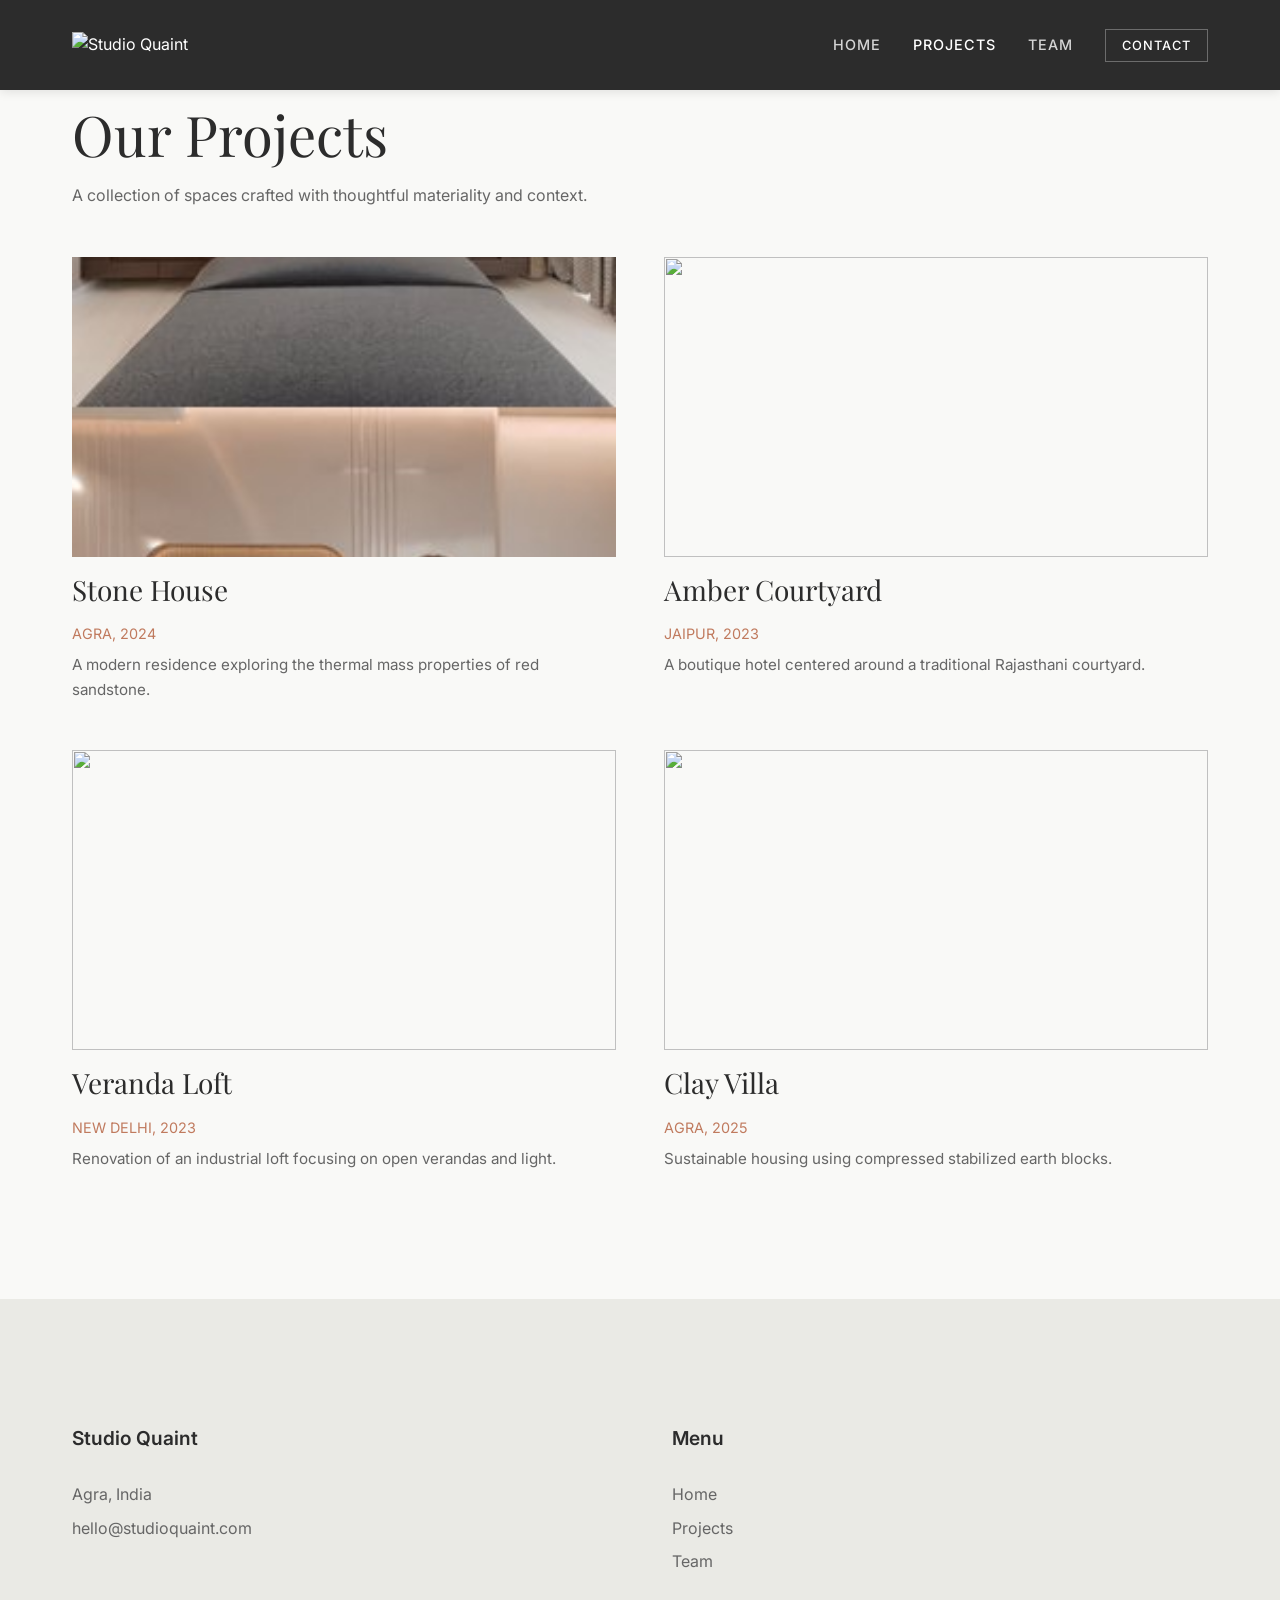
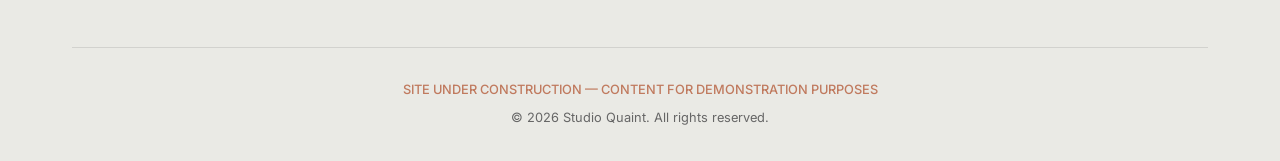
==== project-detail.html @ 789cf69b "Phase 1 MVP: Automated project registry, stabilized 360 viewer." ====
<!DOCTYPE html>
<html lang="en">

<head>
    <meta charset="UTF-8">
    <meta name="viewport" content="width=device-width, initial-scale=1.0">
    <title>Project Detail | Studio Quaint</title>
    <link
        href="https://fonts.googleapis.com/css2?family=Inter:wght@300;400;500&family=Playfair+Display:wght@400;500&display=swap"
        rel="stylesheet">
    <link rel="stylesheet" href="css/style.css">
    <style>
        #pano-container {
            position: fixed;
            top: 0;
            left: 0;
            width: 100%;
            height: 100%;
            z-index: 10;
            opacity: 0;
            visibility: hidden;
            background: #000;
            transition: opacity 0.8s ease;
        }

        #pano-container.active {
            opacity: 1;
            visibility: visible;
        }

        .hero-project {
            height: 100vh;
            display: flex;
            align-items: center;
            justify-content: center;
            color: white;
            text-align: center;
            background-size: cover;
            background-position: center;
            position: relative;
        }

        .hero-project::before {
            content: '';
            position: absolute;
            top: 0;
            left: 0;
            width: 100%;
            height: 100%;
            background: rgba(0, 0, 0, 0.4);
        }

        .project-content {
            position: relative;
            z-index: 5;
            max-width: 800px;
            padding: 2rem;
        }

        .btn-360 {
            margin-top: 2rem;
            cursor: pointer;
            border: 1px solid white;
            padding: 1rem 2rem;
            background: rgba(255, 255, 255, 0.1);
            backdrop-filter: blur(5px);
            color: white;
            font-family: 'Inter', sans-serif;
            text-transform: uppercase;
            letter-spacing: 2px;
            transition: all 0.3s ease;
        }

        .btn-360:hover {
            background: white;
            color: black;
        }

        #close-pano {
            position: fixed;
            top: 2rem;
            right: 2rem;
            z-index: 100;
            color: white;
            font-size: 2rem;
            cursor: pointer;
            background: rgba(0, 0, 0, 0.5);
            width: 50px;
            height: 50px;
            border-radius: 50%;
            display: none;
            align-items: center;
            justify-content: center;
        }
    </style>
</head>

<body>

    <header id="main-header">
        <div class="container">
            <nav>
                <a href="index.html" class="logo-link">
                    <img src="assets/svg/StudioQuaint/OnlyLogo_white.svg" alt="Studio Quaint" class="logo">
                </a>
                <ul class="nav-links">
                    <li><a href="index.html">Home</a></li>
                    <li><a href="projects.html">Projects</a></li>
                </ul>
            </nav>
        </div>
    </header>

    <main id="project-main">
        <section id="hero-section" class="hero-project">
            <div class="project-content">
                <p id="proj-meta" style="font-size: 0.9rem; letter-spacing: 3px; margin-bottom: 1rem;"></p>
                <h1 id="proj-title" style="font-family: 'Playfair Display'; font-size: 4rem; margin-bottom: 1.5rem;">
                    Loading...</h1>
                <p id="proj-desc"
                    style="font-size: 1.1rem; line-height: 1.6; max-width: 600px; margin: 0 auto; opacity: 0.8;"></p>

                <div id="cta-container">
                    <button id="start-360" class="btn-360" style="display: none;">Enter 360 Experience</button>
                    <p id="status-360" style="margin-top: 1rem; font-size: 0.8rem; opacity: 0.6; display: none;">
                        Preparing 360 viewer...</p>
                </div>
            </div>
        </section>
    </main>

    <footer style="padding: 4rem 0 2rem 0; background: #fafafa;">
        <div class="container">
            <div
                style="border-top: 1px solid rgba(0,0,0,0.1); padding-top: 2rem; text-align: center; color: var(--text-light); font-size: 0.8rem;">
                <p style="margin-bottom: 0.5rem; color: var(--accent-color); font-weight: 500;">SITE UNDER CONSTRUCTION
                    — CONTENT FOR DEMONSTRATION PURPOSES</p>
                &copy; 2026 Studio Quaint. All rights reserved.
            </div>
        </div>
    </footer>

    <div id="pano-container"></div>
    <div id="close-pano">&times;</div>

    <!-- Vendor Scripts -->
    <script src="js/vendor/bowser.min.js"></script>
    <script src="js/vendor/screenfull.min.js"></script>
    <script src="js/vendor/marzipano.js"></script>

    <!-- App Logic -->
    <script src="js/PanoManager.js"></script>
    <script>
        document.addEventListener('DOMContentLoaded', async () => {
            const urlParams = new URLSearchParams(window.location.search);
            const projectId = urlParams.get('id');
            const pano = new PanoManager('pano-container');
            let panoInitialized = false;

            if (!projectId) {
                window.location.href = 'projects.html';
                return;
            }

            try {
                // 1. Fetch registry data
                const registryResp = await fetch('assets/projects/registry.json');
                const registry = await registryResp.json();
                const project = registry.find(p => p.id === projectId);

                if (!project) throw new Error("Project not found");

                // 2. Populate UI
                document.getElementById('proj-title').textContent = project.title;
                document.getElementById('proj-desc').textContent = project.description;
                document.getElementById('proj-meta').textContent = `${project.location} · ${project.year}`;
                document.getElementById('hero-section').style.backgroundImage = `url('assets/projects/${projectId}/${project.thumbnail}')`;

                // 3. Early initialization of 360 viewer (Pre-warm)
                if (project.has360) {
                    const statusEl = document.getElementById('status-360');
                    const btnEl = document.getElementById('start-360');

                    statusEl.style.display = 'block';

                    // Fire-and-forget init
                    pano.init(projectId).then(success => {
                        statusEl.style.display = 'none';
                        if (success) {
                            panoInitialized = true;
                            btnEl.style.display = 'inline-block';
                        } else {
                            console.error("360 failed to initialize. Check console for PanoManager errors.");
                        }
                    }).catch(err => {
                        console.error("Critical error during 360 init:", err);
                        statusEl.style.display = 'none';
                    });

                    // Handle button click (Direct User Gesture)
                    btnEl.addEventListener('click', () => {
                        if (!panoInitialized) return;

                        // Immediate Fullscreen (Chrome requires this at top of click)
                        if (window.screenfull && screenfull.enabled) {
                            screenfull.request().catch(e => console.warn("Fullscreen request blocked:", e));
                        }

                        // Show viewer
                        document.getElementById('pano-container').classList.add('active');
                        document.getElementById('close-pano').style.display = 'flex';
                        document.getElementById('main-header').style.display = 'none';
                    });
                }

            } catch (err) {
                console.error("Initialization Failed:", err);
                document.getElementById('proj-title').textContent = "Project Not Found";
            }

            // Close logic
            document.getElementById('close-pano').addEventListener('click', () => {
                document.getElementById('pano-container').classList.remove('active');
                document.getElementById('close-pano').style.display = 'none';
                document.getElementById('main-header').style.display = 'block';
                if (window.screenfull && screenfull.isFullscreen) {
                    screenfull.exit();
                }
            });
        });
    </script>
</body>

</html>
---- css/style.css ----
/* Studio Quaint - Modern Architecture Theme */

:root {
    /* Colors */
    --bg-color: #F9F9F7;
    --text-color: #2C2C2C;
    --text-light: #666666;
    --accent-color: #C07A5E;
    --secondary-bg: #EAEAE5;
    --white: #FFFFFF;

    /* Typography */
    --font-heading: 'Playfair Display', serif;
    --font-body: 'Inter', sans-serif;

    /* Spacing */
    --container-width: 1200px;
    --spacing-sm: 1rem;
    --spacing-md: 2rem;
    --spacing-lg: 4rem;
    --spacing-xl: 8rem;
}

* {
    margin: 0;
    padding: 0;
    box-sizing: border-box;
}

body {
    background-color: var(--bg-color);
    color: var(--text-color);
    font-family: var(--font-body);
    line-height: 1.6;
    -webkit-font-smoothing: antialiased;
}

h1,
h2,
h3,
h4,
h5,
h6 {
    font-family: var(--font-heading);
    font-weight: 400;
    line-height: 1.2;
    margin-bottom: 1rem;
}

h1 {
    font-size: 3.5rem;
}

h2 {
    font-size: 2.5rem;
}

h3 {
    font-size: 1.75rem;
}

a {
    text-decoration: none;
    color: inherit;
    transition: color 0.3s ease;
}

a:hover {
    color: var(--accent-color);
}

img {
    max-width: 100%;
    display: block;
}

/* Utilities */
.container {
    max-width: var(--container-width);
    margin: 0 auto;
    padding: 0 var(--spacing-md);
}

.text-center {
    text-align: center;
}

.mt-lg {
    margin-top: var(--spacing-lg);
}

.mb-lg {
    margin-bottom: var(--spacing-lg);
}

/* Navigation */
header {
    padding: var(--spacing-md) 0;
    position: fixed;
    width: 100%;
    top: 0;
    z-index: 100;
    background: var(--text-color);
    color: var(--white);
    box-shadow: 0 2px 10px rgba(0, 0, 0, 0.1);
}

nav {
    display: flex;
    justify-content: space-between;
    align-items: center;
}

.logo {
    width: 120px;
}

.nav-links {
    display: flex;
    gap: var(--spacing-md);
    list-style: none;
}

.nav-links a {
    font-size: 0.9rem;
    text-transform: uppercase;
    letter-spacing: 1px;
    font-weight: 500;
    color: rgba(255, 255, 255, 0.8);
}

.nav-links a.active,
.nav-links a:hover {
    color: var(--white);
}

/* Button */
.btn {
    display: inline-block;
    padding: 1rem 2rem;
    background-color: var(--text-color);
    color: var(--white);
    text-transform: uppercase;
    letter-spacing: 1px;
    font-size: 0.8rem;
    transition: all 0.3s ease;
    border: 1px solid var(--text-color);
}

.btn:hover {
    background-color: transparent;
    color: var(--text-color);
}

.btn-outline {
    background-color: transparent;
    color: var(--text-color);
    border: 1px solid var(--text-color);
}

.btn-outline:hover {
    background-color: var(--text-color);
    color: var(--white);
}

header .btn-outline {
    color: var(--white);
    border-color: rgba(255, 255, 255, 0.3);
}

header .btn-outline:hover {
    background-color: var(--white);
    color: var(--text-color);
    border-color: var(--white);
}

/* Footer */
footer {
    background-color: var(--secondary-bg);
    padding: var(--spacing-xl) 0 var(--spacing-md);
    margin-top: var(--spacing-xl);
}

.footer-content {
    display: grid;
    grid-template-columns: repeat(auto-fit, minmax(200px, 1fr));
    gap: var(--spacing-lg);
    margin-bottom: var(--spacing-lg);
}

.footer-col h4 {
    font-size: 1.2rem;
    font-family: var(--font-body);
    font-weight: 600;
    margin-bottom: var(--spacing-md);
}

.footer-col p,
.footer-col a {
    color: var(--text-light);
    display: block;
    margin-bottom: 0.5rem;
}

/* Animations */
.fade-in {
    opacity: 0;
    transform: translateY(20px);
    transition: opacity 0.8s ease, transform 0.8s ease;
}

.fade-in.visible {
    opacity: 1;
    transform: translateY(0);
}

/* Mobile Menu */
.hamburger {
    display: none;
    cursor: pointer;
    font-size: 1.5rem;
}

/* Mobile Responsiveness */
@media (max-width: 768px) {
    :root {
        --spacing-lg: 2rem;
        --spacing-xl: 4rem;
    }

    h1 {
        font-size: 2.2rem;
    }

    h2 {
        font-size: 1.8rem;
    }

    h3 {
        font-size: 1.5rem;
    }

    /* Fix Header Layout */
    header {
        padding: 1rem 0;
    }

    .hamburger {
        display: block;
        z-index: 102;
        /* Above nav-links */
        position: relative;
    }

    .nav-links {
        position: fixed;
        top: 0;
        left: 0;
        width: 100%;
        height: 100vh;
        /* Full screen menu */
        background: var(--text-color);
        flex-direction: column;
        justify-content: center;
        align-items: center;
        padding: 2rem;
        transform: translateY(-100%);
        opacity: 0;
        pointer-events: none;
        transition: all 0.4s cubic-bezier(0.4, 0, 0.2, 1);
        z-index: 101;
    }

    .nav-links.active {
        transform: translateY(0);
        opacity: 1;
        pointer-events: all;
    }

    .nav-links li {
        margin: 1rem 0;
    }

    .nav-links a {
        font-size: 1.2rem;
    }

    /* Fix Grids */
    .footer-content {
        grid-template-columns: 1fr;
        text-align: center;
        gap: 2rem;
    }

    /* Adjust grids for projects/team to be single column on mobile */
    .container>div[style*="grid-template-columns"] {
        grid-template-columns: 1fr !important;
    }

    /* Hero Text Adjustment */
    .hero .container h1 {
        font-size: 2.5rem !important;
    }

    .hero .container p {
        font-size: 1rem !important;
        padding: 0 1rem;
    }
}

@media (max-width: 480px) {
    .container {
        padding: 0 1.25rem;
    }

    h1 {
        font-size: 2rem;
    }
}
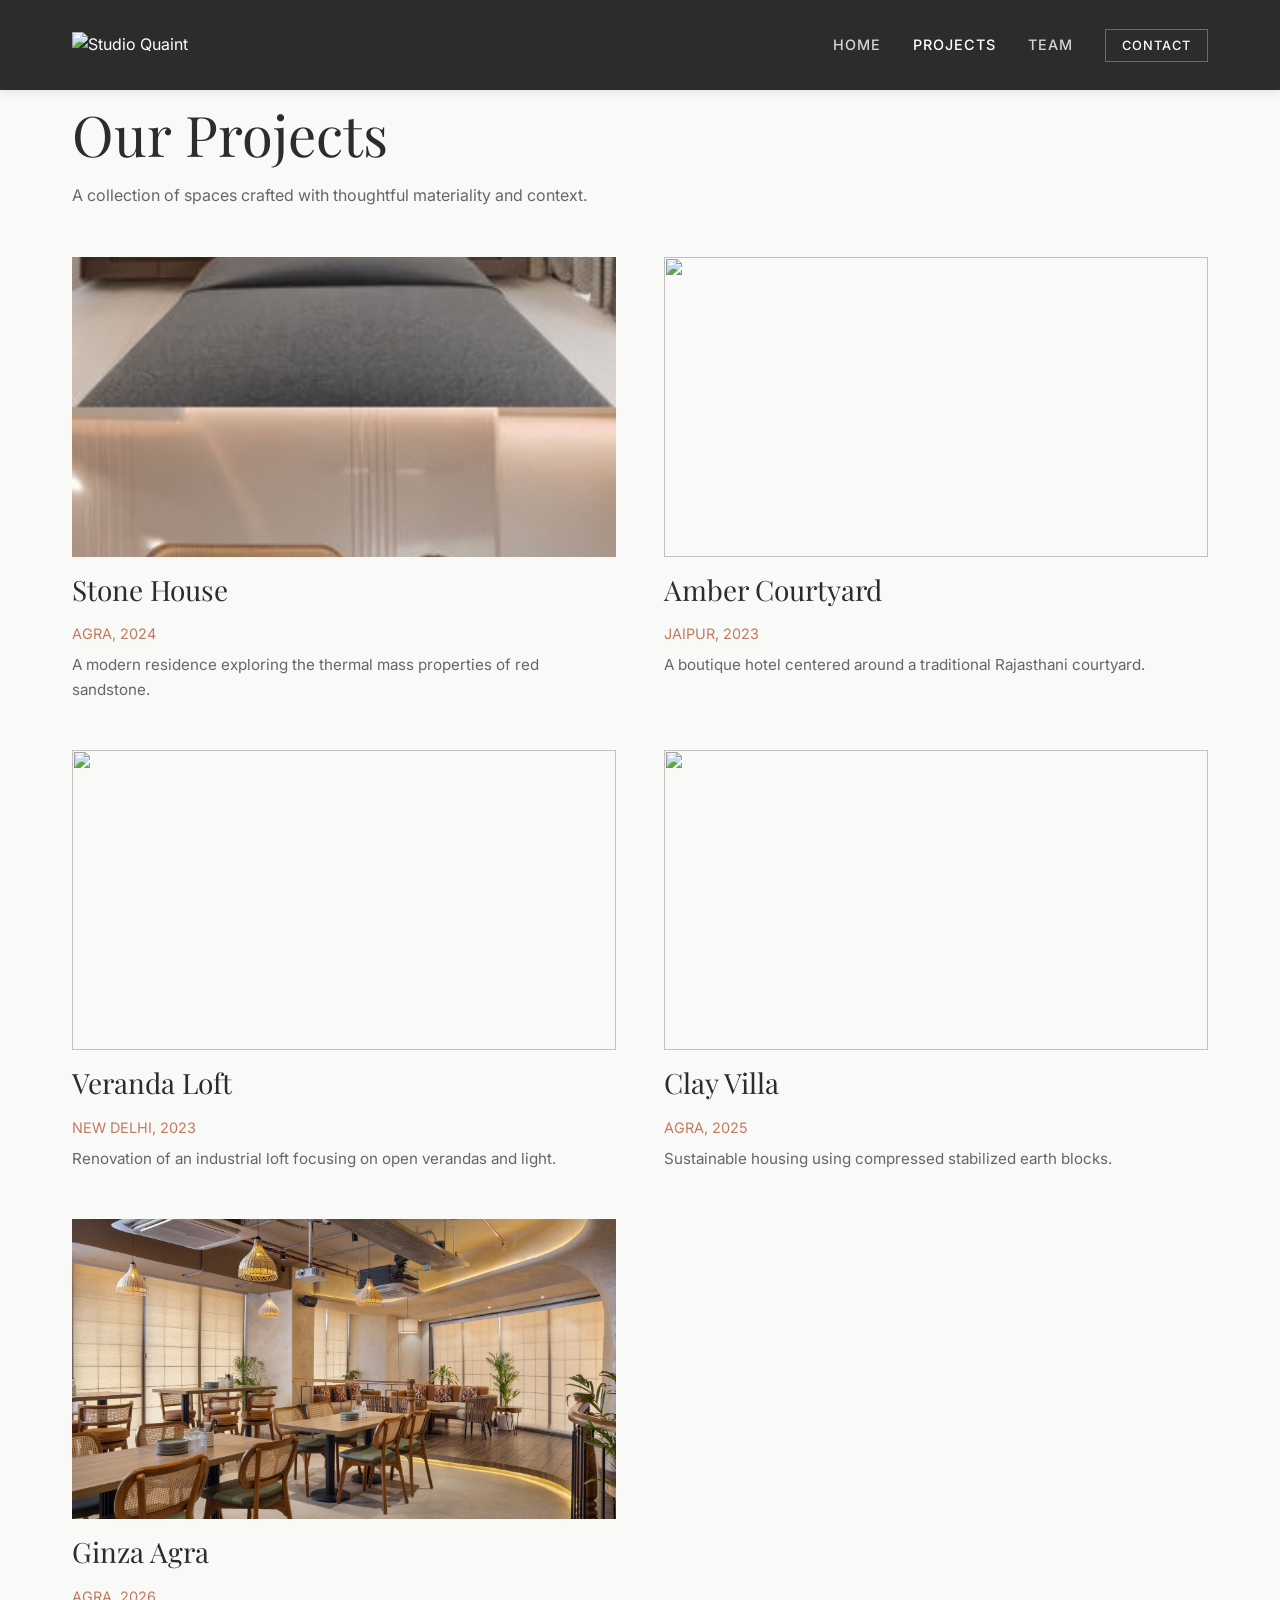
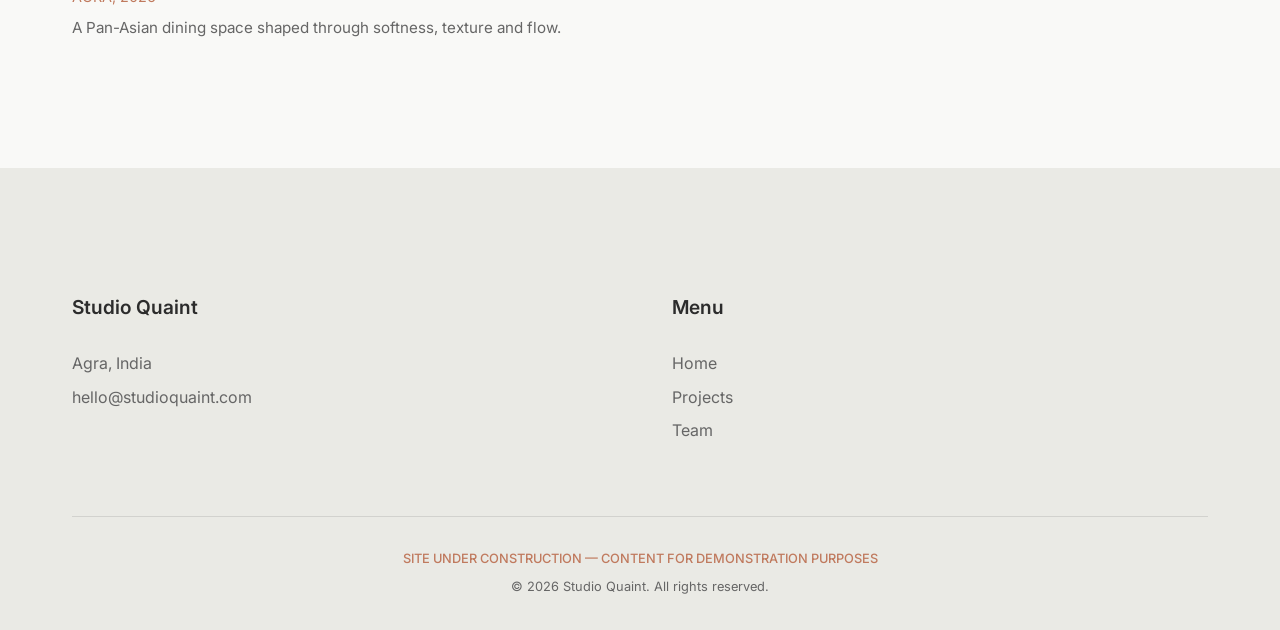
==== commit 7040a815: "ginza agra images and detail updated" ====
--- a/project-detail.html
+++ b/project-detail.html
@@ -92,6 +92,180 @@
             align-items: center;
             justify-content: center;
         }
+
+        /* Photo Gallery Styles */
+        .gallery-grid {
+            display: grid;
+            grid-template-columns: repeat(auto-fill, minmax(300px, 1fr));
+            grid-auto-rows: 250px;
+            grid-auto-flow: dense;
+            gap: 1.5rem;
+        }
+
+        .gallery-item {
+            position: relative;
+            overflow: hidden;
+            border-radius: 4px;
+            cursor: pointer;
+            transition: all 0.4s cubic-bezier(0.25, 0.46, 0.45, 0.94);
+        }
+
+        .gallery-item img {
+            width: 100%;
+            height: 100%;
+            object-fit: cover;
+            transition: transform 0.6s cubic-bezier(0.25, 0.46, 0.45, 0.94);
+            filter: grayscale(10%) brightness(95%);
+        }
+
+        .gallery-item:hover img {
+            transform: scale(1.05);
+            filter: grayscale(0%) brightness(100%);
+        }
+
+        .gallery-item.wide {
+            grid-column: span 2;
+        }
+
+        .gallery-item.tall {
+            grid-row: span 2;
+        }
+
+        .gallery-item.big {
+            grid-column: span 2;
+            grid-row: span 2;
+        }
+
+        /* Lightbox styling */
+        #lightbox {
+            position: fixed;
+            top: 0;
+            left: 0;
+            width: 100%;
+            height: 100%;
+            background: rgba(18, 18, 18, 0.98);
+            z-index: 1000;
+            display: flex;
+            align-items: center;
+            justify-content: center;
+            opacity: 0;
+            visibility: hidden;
+            transition: opacity 0.4s ease, visibility 0.4s ease;
+            backdrop-filter: blur(10px);
+        }
+
+        #lightbox.active {
+            opacity: 1;
+            visibility: visible;
+        }
+
+        .lightbox-content {
+            max-width: 90%;
+            max-height: 85vh;
+            position: relative;
+            display: flex;
+            flex-direction: column;
+            align-items: center;
+        }
+
+        .lightbox-img {
+            max-width: 100%;
+            max-height: 80vh;
+            object-fit: contain;
+            box-shadow: 0 10px 40px rgba(0, 0, 0, 0.5);
+            border: 1px solid rgba(255, 255, 255, 0.1);
+            transform: scale(0.95);
+            transition: transform 0.4s cubic-bezier(0.25, 0.46, 0.45, 0.94);
+        }
+
+        #lightbox.active .lightbox-img {
+            transform: scale(1);
+        }
+
+        .lightbox-nav {
+            position: absolute;
+            top: 50%;
+            transform: translateY(-50%);
+            background: rgba(255, 255, 255, 0.05);
+            border: 1px solid rgba(255, 255, 255, 0.1);
+            color: white;
+            font-size: 1.5rem;
+            width: 55px;
+            height: 55px;
+            border-radius: 50%;
+            display: flex;
+            align-items: center;
+            justify-content: center;
+            cursor: pointer;
+            user-select: none;
+            transition: all 0.3s ease;
+        }
+
+        .lightbox-nav:hover {
+            background: white;
+            color: black;
+            transform: translateY(-50%) scale(1.05);
+        }
+
+        .lightbox-prev {
+            left: -80px;
+        }
+
+        .lightbox-next {
+            right: -80px;
+        }
+
+        .lightbox-close {
+            position: absolute;
+            top: -60px;
+            right: 0;
+            color: rgba(255, 255, 255, 0.7);
+            font-size: 2rem;
+            cursor: pointer;
+            transition: color 0.3s ease;
+        }
+
+        .lightbox-close:hover {
+            color: white;
+        }
+
+        .lightbox-counter {
+            color: rgba(255, 255, 255, 0.5);
+            font-family: var(--font-body);
+            font-size: 0.9rem;
+            margin-top: 1rem;
+            letter-spacing: 2px;
+        }
+
+        @media (max-width: 900px) {
+            .gallery-grid {
+                grid-template-columns: repeat(auto-fill, minmax(250px, 1fr));
+                grid-auto-rows: 200px;
+                gap: 1rem;
+            }
+            .gallery-item.wide, .gallery-item.big {
+                grid-column: span 1;
+            }
+            .gallery-item.tall, .gallery-item.big {
+                grid-row: span 1;
+            }
+            .lightbox-prev {
+                left: 10px;
+            }
+            .lightbox-next {
+                right: 10px;
+            }
+            .lightbox-nav {
+                background: rgba(0, 0, 0, 0.6);
+                width: 45px;
+                height: 45px;
+                font-size: 1.2rem;
+            }
+            .lightbox-close {
+                top: -50px;
+                right: 10px;
+            }
+        }
     </style>
 </head>
 
@@ -127,6 +301,12 @@
                 </div>
             </div>
         </section>
+
+        <!-- Gallery Section -->
+        <section id="gallery-section" class="container mt-lg mb-lg" style="display: none; padding-top: 2rem;">
+            <h2 class="section-title text-center mb-lg" style="font-family: var(--font-heading); font-size: 2.5rem; letter-spacing: 1px; color: var(--text-color);">Project Gallery</h2>
+            <div id="gallery-grid" class="gallery-grid"></div>
+        </section>
     </main>
 
     <footer style="padding: 4rem 0 2rem 0; background: #fafafa;">
@@ -143,6 +323,17 @@
     <div id="pano-container"></div>
     <div id="close-pano">&times;</div>
 
+    <!-- Lightbox Markup -->
+    <div id="lightbox">
+        <div class="lightbox-content">
+            <span class="lightbox-close">&times;</span>
+            <img class="lightbox-img" src="" alt="Detail Gallery Image">
+            <span class="lightbox-nav lightbox-prev">&larr;</span>
+            <span class="lightbox-nav lightbox-next">&rarr;</span>
+            <span class="lightbox-counter">1 / 1</span>
+        </div>
+    </div>
+
     <!-- Vendor Scripts -->
     <script src="js/vendor/bowser.min.js"></script>
     <script src="js/vendor/screenfull.min.js"></script>
@@ -174,7 +365,10 @@
                 document.getElementById('proj-title').textContent = project.title;
                 document.getElementById('proj-desc').textContent = project.description;
                 document.getElementById('proj-meta').textContent = `${project.location} · ${project.year}`;
-                document.getElementById('hero-section').style.backgroundImage = `url('assets/projects/${projectId}/${project.thumbnail}')`;
+                
+                const isAbsoluteUrl = project.thumbnail.startsWith('http://') || project.thumbnail.startsWith('https://') || project.thumbnail.startsWith('//');
+                const bgUrl = isAbsoluteUrl ? project.thumbnail : `assets/projects/${projectId}/${project.thumbnail}`;
+                document.getElementById('hero-section').style.backgroundImage = `url('${bgUrl}')`;
 
                 // 3. Early initialization of 360 viewer (Pre-warm)
                 if (project.has360) {
@@ -213,6 +407,108 @@
                     });
                 }
 
+                // 4. Populate Gallery if images list is present
+                if (project.images && project.images.length > 0) {
+                    const gallerySec = document.getElementById('gallery-section');
+                    const galleryGrid = document.getElementById('gallery-grid');
+                    galleryGrid.innerHTML = '';
+                    
+                    project.images.forEach((imgRelPath, index) => {
+                        const item = document.createElement('div');
+                        item.className = 'gallery-item fade-in';
+                        
+                        // Assign shapes based on index patterns
+                        if (index % 7 === 1) {
+                            item.classList.add('tall');
+                        } else if (index % 7 === 3) {
+                            item.classList.add('wide');
+                        } else if (index % 7 === 5) {
+                            item.classList.add('big');
+                        }
+                        
+                        const imgUrl = `assets/projects/${projectId}/${imgRelPath}`;
+                        item.innerHTML = `<img src="${imgUrl}" alt="${project.title} Detail Image ${index + 1}">`;
+                        
+                        item.addEventListener('click', () => openLightbox(index));
+                        galleryGrid.appendChild(item);
+                    });
+                    
+                    gallerySec.style.display = 'block';
+                    
+                    // Observe new fade-in elements
+                    if (window.IntersectionObserver) {
+                        const observer = new IntersectionObserver((entries) => {
+                            entries.forEach(entry => {
+                                if (entry.isIntersecting) {
+                                    entry.target.classList.add('visible');
+                                }
+                            });
+                        }, { threshold: 0.05 });
+                        galleryGrid.querySelectorAll('.fade-in').forEach(el => observer.observe(el));
+                    }
+                }
+
+                // Lightbox functions and event handlers
+                const lightbox = document.getElementById('lightbox');
+                const lightboxImg = lightbox.querySelector('.lightbox-img');
+                const lightboxClose = lightbox.querySelector('.lightbox-close');
+                const lightboxPrev = lightbox.querySelector('.lightbox-prev');
+                const lightboxNext = lightbox.querySelector('.lightbox-next');
+                const lightboxCounter = lightbox.querySelector('.lightbox-counter');
+                
+                let currentImgIndex = 0;
+                
+                function openLightbox(index) {
+                    currentImgIndex = index;
+                    updateLightboxImage();
+                    lightbox.classList.add('active');
+                    document.body.style.overflow = 'hidden';
+                }
+                
+                function closeLightbox() {
+                    lightbox.classList.remove('active');
+                    document.body.style.overflow = '';
+                }
+                
+                function updateLightboxImage() {
+                    if (!project.images || project.images.length === 0) return;
+                    const imgRelPath = project.images[currentImgIndex];
+                    const imgUrl = `assets/projects/${projectId}/${imgRelPath}`;
+                    lightboxImg.src = imgUrl;
+                    lightboxCounter.textContent = `${currentImgIndex + 1} / ${project.images.length}`;
+                }
+                
+                function nextImage() {
+                    if (project.images && project.images.length > 0) {
+                        currentImgIndex = (currentImgIndex + 1) % project.images.length;
+                        updateLightboxImage();
+                    }
+                }
+                
+                function prevImage() {
+                    if (project.images && project.images.length > 0) {
+                        currentImgIndex = (currentImgIndex - 1 + project.images.length) % project.images.length;
+                        updateLightboxImage();
+                    }
+                }
+                
+                lightboxClose.addEventListener('click', closeLightbox);
+                lightboxNext.addEventListener('click', nextImage);
+                lightboxPrev.addEventListener('click', prevImage);
+                
+                lightbox.addEventListener('click', (e) => {
+                    if (e.target === lightbox || e.target.classList.contains('lightbox-content')) {
+                        closeLightbox();
+                    }
+                });
+                
+                document.addEventListener('keydown', (e) => {
+                    if (!lightbox.classList.contains('active')) return;
+                    if (e.key === 'Escape') closeLightbox();
+                    if (e.key === 'ArrowRight') nextImage();
+                    if (e.key === 'ArrowLeft') prevImage();
+                });
+
             } catch (err) {
                 console.error("Initialization Failed:", err);
                 document.getElementById('proj-title').textContent = "Project Not Found";
